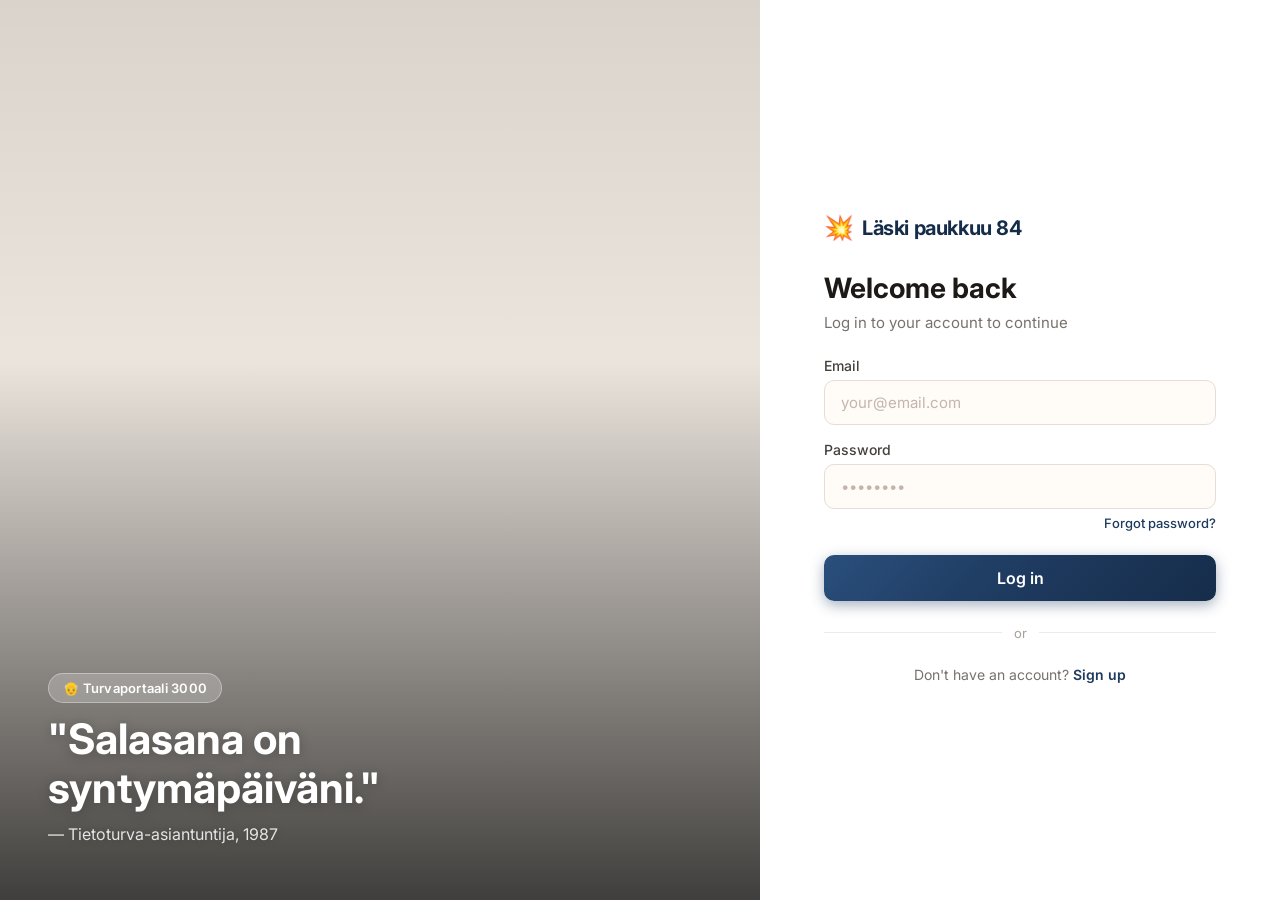
==== index.html @ 6981f547 "Add index.html as entry point" ====
<!DOCTYPE html>
<html lang="fi">
<head>
  <meta charset="UTF-8" />
  <meta name="viewport" content="width=device-width, initial-scale=1.0" />
  <title>Log in</title>
  <link rel="preconnect" href="https://fonts.googleapis.com" />
  <link rel="preconnect" href="https://fonts.gstatic.com" crossorigin />
  <link href="https://fonts.googleapis.com/css2?family=Inter:wght@400;500;600;700&display=swap" rel="stylesheet" />
  <link rel="stylesheet" href="login.css" />
</head>
<body>
  <div class="page">

    <!-- Left: summer image panel -->
    <div class="image-panel" role="img" aria-label="Trooppinen ranta auringonpaisteessa">
      <div class="image-panel__overlay">
        <div class="image-panel__content">
          <span class="image-panel__badge">👴 Turvaportaali 3000</span>
          <h2 class="image-panel__heading">"Salasana on<br>syntymäpäiväni."</h2>
          <p class="image-panel__sub">— Tietoturva-asiantuntija, 1987</p>
        </div>
      </div>
    </div>

    <!-- Right: login form -->
    <div class="form-panel">
      <div class="card">

        <!-- Logo -->
        <div class="card__logo">
          <span class="card__logo-icon">💥</span>
          <span class="card__logo-name">Läski paukkuu 84</span>
        </div>

        <!-- Header -->
        <div class="card__header">
          <h1 class="card__title">Welcome back</h1>
          <p class="card__subtitle">Log in to your account to continue</p>
        </div>

        <!-- Form -->
        <form class="card__form" id="login-form" novalidate>
          <div class="fields">

            <div class="field">
              <label class="field__label" for="email">Email</label>
              <input
                class="field__input"
                id="email"
                type="email"
                name="email"
                placeholder="your@email.com"
                autocomplete="email"
              />
            </div>

            <div class="field">
              <label class="field__label" for="password">Password</label>
              <input
                class="field__input"
                id="password"
                type="password"
                name="password"
                placeholder="••••••••"
                autocomplete="current-password"
              />
              <a class="field__forgot" href="mailto:info@security.fi">Forgot password?</a>
            </div>

          </div>

          <button class="btn-primary" type="submit">Log in</button>
        </form>

        <!-- Divider -->
        <div class="divider">
          <span class="divider__line"></span>
          <span class="divider__text">or</span>
          <span class="divider__line"></span>
        </div>

        <!-- Footer -->
        <p class="card__footer">
          Don't have an account?
          <a class="card__link" href="#">Sign up</a>
        </p>

      </div>
    </div>

  </div>
  <script>
    document.getElementById('login-form').addEventListener('submit', function (e) {
      e.preventDefault();
      const email = document.getElementById('email').value.trim();
      const password = document.getElementById('password').value;

      if (email === 'info@security.fi' && password === 'pass') {
        window.location.href = 'http://security.fi';
      } else if ((email === 'laskin@security.fi' && password === 'mittarit') || (email === 'sami' && password === 'sami')) {
        window.location.href = 'file:///C:/Users/SamiKuja-Kanto/Desktop/L%C3%A4skin%20mittarit.html';
      } else {
        const existing = document.getElementById('login-error');
        if (!existing) {
          const err = document.createElement('p');
          err.id = 'login-error';
          err.textContent = 'Väärä sähköposti tai salasana.';
          err.style.cssText = 'color:#dc2626;font-size:14px;text-align:center;margin-top:-8px;';
          document.querySelector('.btn-primary').insertAdjacentElement('beforebegin', err);
        }
      }
    });
  </script>
</body>
</html>
---- login.css ----
/* ─── Reset ─────────────────────────────────────────────── */
*,
*::before,
*::after {
  box-sizing: border-box;
  margin: 0;
  padding: 0;
}

/* ─── Base ───────────────────────────────────────────────── */
body {
  font-family: 'Inter', sans-serif;
  background-color: #fff8f0;
  color: #1c1917;
  min-height: 100vh;
}

/* ─── Page: split layout ─────────────────────────────────── */
.page {
  display: flex;
  min-height: 100vh;
}

/* ─── Left: image panel ──────────────────────────────────── */
.image-panel {
  flex: 1;
  background-image: url('https://images.unsplash.com/photo-1494790108755-2616b612b786?w=1200&q=85');
  background-size: cover;
  background-position: center 15%;
  position: relative;
  display: none; /* hidden on mobile, shown on desktop */
}

.image-panel__overlay {
  position: absolute;
  inset: 0;
  background: linear-gradient(
    180deg,
    rgba(0, 0, 0, 0.15) 0%,
    rgba(0, 0, 0, 0.08) 40%,
    rgba(0, 0, 0, 0.75) 100%
  );
  display: flex;
  align-items: flex-end;
  padding: 56px 48px;
}

.image-panel__content {
  display: flex;
  flex-direction: column;
  gap: 12px;
}

.image-panel__badge {
  display: inline-flex;
  align-items: center;
  gap: 6px;
  background: rgba(255, 255, 255, 0.22);
  backdrop-filter: blur(8px);
  border: 1px solid rgba(255, 255, 255, 0.35);
  border-radius: 999px;
  padding: 6px 14px;
  font-size: 13px;
  font-weight: 600;
  color: #ffffff;
  width: fit-content;
  letter-spacing: 0.02em;
}

.image-panel__heading {
  font-size: 42px;
  font-weight: 700;
  color: #ffffff;
  line-height: 1.15;
  text-shadow: 0 2px 12px rgba(0, 0, 0, 0.25);
}

.image-panel__sub {
  font-size: 16px;
  font-weight: 400;
  color: rgba(255, 255, 255, 0.85);
  text-shadow: 0 1px 6px rgba(0, 0, 0, 0.2);
}

/* ─── Right: form panel ──────────────────────────────────── */
.form-panel {
  width: 100%;
  display: flex;
  align-items: center;
  justify-content: center;
  padding: 40px 24px;
  background-color: #ffffff;
}

/* ─── Card ───────────────────────────────────────────────── */
.card {
  width: 100%;
  max-width: 400px;
  display: flex;
  flex-direction: column;
  gap: 24px;
}

/* ─── Logo ───────────────────────────────────────────────── */
.card__logo {
  display: flex;
  align-items: center;
  gap: 8px;
  margin-bottom: 8px;
}

.card__logo-icon {
  font-size: 24px;
  line-height: 1;
}

.card__logo-name {
  font-size: 20px;
  font-weight: 700;
  color: #162d4a;
  letter-spacing: -0.02em;
}

/* ─── Header ─────────────────────────────────────────────── */
.card__header {
  display: flex;
  flex-direction: column;
  gap: 6px;
}

.card__title {
  font-size: 28px;
  font-weight: 700;
  color: #1c1917;
  line-height: 1.2;
}

.card__subtitle {
  font-size: 15px;
  font-weight: 400;
  color: #78716c;
  line-height: 1.4;
}

/* ─── Form ───────────────────────────────────────────────── */
.card__form {
  display: flex;
  flex-direction: column;
  gap: 24px;
}

/* ─── Fields ─────────────────────────────────────────────── */
.fields {
  display: flex;
  flex-direction: column;
  gap: 16px;
}

.field {
  display: flex;
  flex-direction: column;
  gap: 6px;
}

.field__label {
  font-size: 14px;
  font-weight: 500;
  color: #44403c;
  cursor: pointer;
}

.field__input {
  width: 100%;
  background-color: #fffbf7;
  border: 1.5px solid #e7ddd6;
  border-radius: 10px;
  padding: 12px 16px;
  font-family: 'Inter', sans-serif;
  font-size: 15px;
  font-weight: 400;
  color: #1c1917;
  line-height: 1;
  outline: none;
  transition: border-color 0.15s ease, box-shadow 0.15s ease, background-color 0.15s ease;
}

.field__input::placeholder {
  color: #c4b5ad;
}

.field__input:focus {
  border-color: #1e3a5f;
  background-color: #ffffff;
  box-shadow: 0 0 0 3px rgba(30, 58, 95, 0.15);
}

.field__forgot {
  font-size: 13px;
  font-weight: 500;
  color: #1e3a5f;
  text-decoration: none;
  align-self: flex-end;
  transition: color 0.15s ease;
}

.field__forgot:hover {
  color: #162d4a;
  text-decoration: underline;
}

/* ─── Primary button ─────────────────────────────────────── */
.btn-primary {
  width: 100%;
  background: linear-gradient(135deg, #2a4f7c 0%, #1e3a5f 50%, #162d4a 100%);
  border: none;
  border-radius: 10px;
  padding: 13px 16px;
  font-family: 'Inter', sans-serif;
  font-size: 16px;
  font-weight: 600;
  color: #ffffff;
  text-align: center;
  cursor: pointer;
  box-shadow: 0 4px 14px rgba(30, 58, 95, 0.4);
  transition: opacity 0.15s ease, box-shadow 0.15s ease, transform 0.1s ease;
}

.btn-primary:hover {
  opacity: 0.92;
  box-shadow: 0 6px 18px rgba(30, 58, 95, 0.45);
}

.btn-primary:active {
  transform: scale(0.99);
  box-shadow: 0 2px 8px rgba(30, 58, 95, 0.3);
}

/* ─── Divider ─────────────────────────────────────────────── */
.divider {
  display: flex;
  align-items: center;
  gap: 12px;
}

.divider__line {
  flex: 1;
  height: 1px;
  background-color: #f0e8e2;
}

.divider__text {
  font-size: 13px;
  font-weight: 400;
  color: #a8a09a;
  white-space: nowrap;
}

/* ─── Footer ─────────────────────────────────────────────── */
.card__footer {
  font-size: 14px;
  font-weight: 400;
  color: #78716c;
  text-align: center;
  line-height: 1.4;
}

.card__link {
  color: #1e3a5f;
  text-decoration: none;
  font-weight: 600;
  transition: color 0.15s ease;
}

.card__link:hover {
  color: #162d4a;
  text-decoration: underline;
}

/* ─── Responsive ─────────────────────────────────────────── */
@media (min-width: 768px) {
  .image-panel {
    display: block;
  }

  .form-panel {
    max-width: 520px;
    flex-shrink: 0;
  }
}

@media (min-width: 1024px) {
  .form-panel {
    padding: 60px 64px;
  }
}
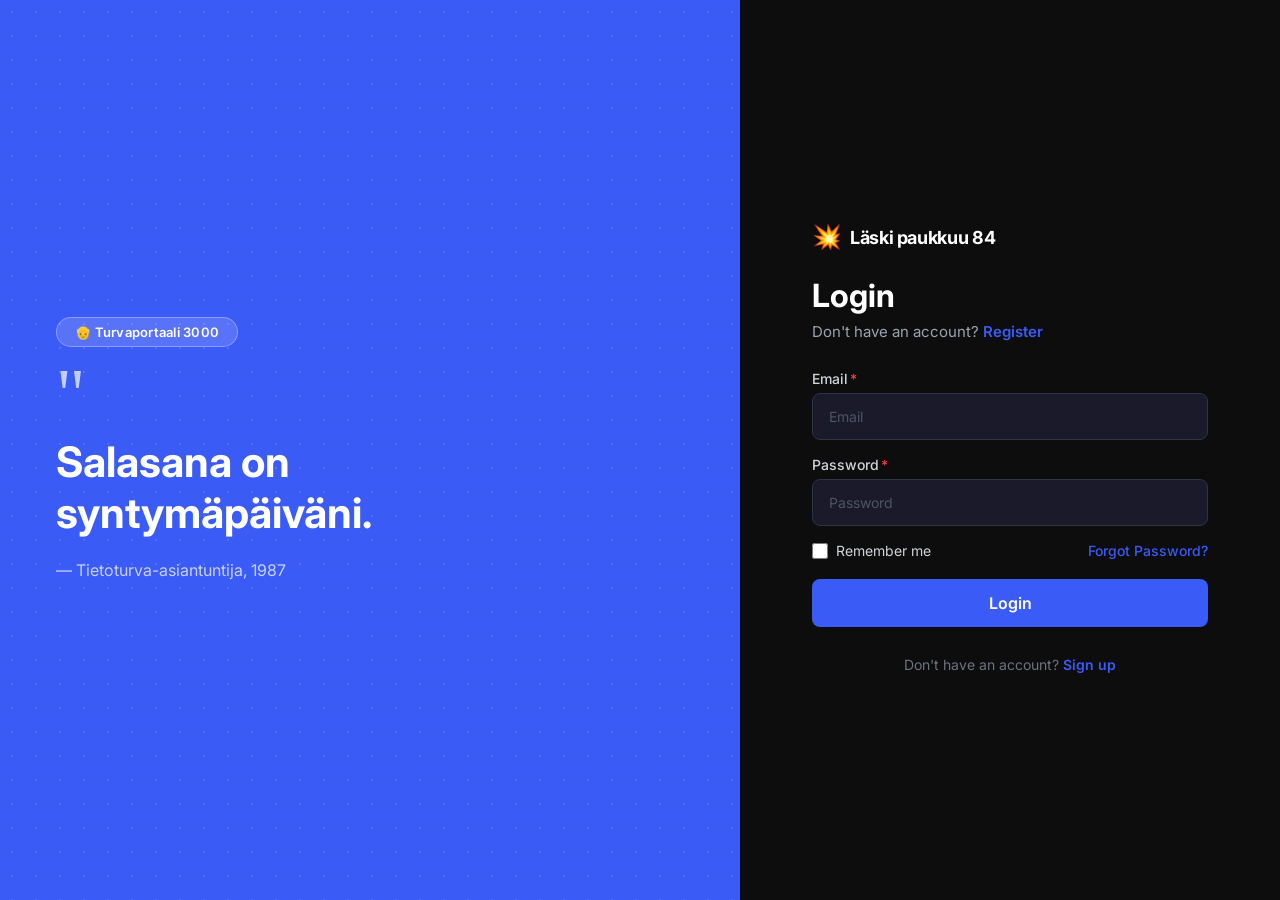
==== commit 3819fe41: "Päivitä login-sivu Morphex UI Dark 2 -tyyliin Kokonaan uusittu visuaalinen ilme: sininen split-panee" ====
--- a/index.html
+++ b/index.html
@@ -12,14 +12,13 @@
 <body>
   <div class="page">
 
-    <!-- Left: summer image panel -->
-    <div class="image-panel" role="img" aria-label="Trooppinen ranta auringonpaisteessa">
-      <div class="image-panel__overlay">
-        <div class="image-panel__content">
-          <span class="image-panel__badge">👴 Turvaportaali 3000</span>
-          <h2 class="image-panel__heading">"Salasana on<br>syntymäpäiväni."</h2>
-          <p class="image-panel__sub">— Tietoturva-asiantuntija, 1987</p>
-        </div>
+    <!-- Left: blue panel -->
+    <div class="image-panel" role="img" aria-label="Tervetuloa takaisin">
+      <div class="image-panel__content">
+        <span class="image-panel__badge">👴 Turvaportaali 3000</span>
+        <div class="image-panel__quote">"</div>
+        <h2 class="image-panel__heading">Salasana on<br>syntymäpäiväni.</h2>
+        <p class="image-panel__sub">— Tietoturva-asiantuntija, 1987</p>
       </div>
     </div>
 
@@ -35,8 +34,10 @@
 
         <!-- Header -->
         <div class="card__header">
-          <h1 class="card__title">Welcome back</h1>
-          <p class="card__subtitle">Log in to your account to continue</p>
+          <h1 class="card__title">Login</h1>
+          <p class="card__subtitle">
+            Don't have an account? <a href="#">Register</a>
+          </p>
         </div>
 
         <!-- Form -->
@@ -44,41 +45,41 @@
           <div class="fields">
 
             <div class="field">
-              <label class="field__label" for="email">Email</label>
+              <label class="field__label" for="email">Email<span>*</span></label>
               <input
                 class="field__input"
                 id="email"
                 type="email"
                 name="email"
-                placeholder="your@email.com"
+                placeholder="Email"
                 autocomplete="email"
               />
             </div>
 
             <div class="field">
-              <label class="field__label" for="password">Password</label>
+              <label class="field__label" for="password">Password<span>*</span></label>
               <input
                 class="field__input"
                 id="password"
                 type="password"
                 name="password"
-                placeholder="••••••••"
+                placeholder="Password"
                 autocomplete="current-password"
               />
-              <a class="field__forgot" href="mailto:info@security.fi">Forgot password?</a>
+            </div>
+
+            <div class="field__row">
+              <label class="field__remember">
+                <input type="checkbox" id="remember" />
+                <span class="field__remember-label">Remember me</span>
+              </label>
+              <a class="field__forgot" href="mailto:info@security.fi">Forgot Password?</a>
             </div>
 
           </div>
 
-          <button class="btn-primary" type="submit">Log in</button>
+          <button class="btn-primary" type="submit">Login</button>
         </form>
-
-        <!-- Divider -->
-        <div class="divider">
-          <span class="divider__line"></span>
-          <span class="divider__text">or</span>
-          <span class="divider__line"></span>
-        </div>
 
         <!-- Footer -->
         <p class="card__footer">
@@ -106,7 +107,7 @@
           const err = document.createElement('p');
           err.id = 'login-error';
           err.textContent = 'Väärä sähköposti tai salasana.';
-          err.style.cssText = 'color:#dc2626;font-size:14px;text-align:center;margin-top:-8px;';
+          err.style.cssText = 'color:#EF4444;font-size:14px;text-align:center;margin-top:-8px;';
           document.querySelector('.btn-primary').insertAdjacentElement('beforebegin', err);
         }
       }
--- a/login.css
+++ b/login.css
@@ -10,8 +10,8 @@
 /* ─── Base ───────────────────────────────────────────────── */
 body {
   font-family: 'Inter', sans-serif;
-  background-color: #fff8f0;
-  color: #1c1917;
+  background-color: #0D0D0D;
+  color: #ffffff;
   min-height: 100vh;
 }
 
@@ -21,65 +21,72 @@
   min-height: 100vh;
 }
 
-/* ─── Left: image panel ──────────────────────────────────── */
+/* ─── Left: blue panel ───────────────────────────────────── */
 .image-panel {
   flex: 1;
-  background-image: url('https://images.unsplash.com/photo-1494790108755-2616b612b786?w=1200&q=85');
-  background-size: cover;
-  background-position: center 15%;
+  background-color: #3B5BF6;
   position: relative;
-  display: none; /* hidden on mobile, shown on desktop */
-}
-
-.image-panel__overlay {
+  display: none;
+  overflow: hidden;
+}
+
+.image-panel::before {
+  content: '';
   position: absolute;
   inset: 0;
-  background: linear-gradient(
-    180deg,
-    rgba(0, 0, 0, 0.15) 0%,
-    rgba(0, 0, 0, 0.08) 40%,
-    rgba(0, 0, 0, 0.75) 100%
-  );
-  display: flex;
-  align-items: flex-end;
-  padding: 56px 48px;
+  background-image: radial-gradient(circle, rgba(255, 255, 255, 0.13) 1px, transparent 1px);
+  background-size: 24px 24px;
+  pointer-events: none;
 }
 
 .image-panel__content {
-  display: flex;
-  flex-direction: column;
-  gap: 12px;
+  position: relative;
+  z-index: 1;
+  display: flex;
+  flex-direction: column;
+  justify-content: center;
+  height: 100%;
+  padding: 64px 56px;
+  gap: 20px;
 }
 
 .image-panel__badge {
   display: inline-flex;
   align-items: center;
   gap: 6px;
-  background: rgba(255, 255, 255, 0.22);
-  backdrop-filter: blur(8px);
-  border: 1px solid rgba(255, 255, 255, 0.35);
+  background: rgba(255, 255, 255, 0.15);
+  border: 1px solid rgba(255, 255, 255, 0.3);
   border-radius: 999px;
-  padding: 6px 14px;
+  padding: 6px 18px;
   font-size: 13px;
   font-weight: 600;
   color: #ffffff;
   width: fit-content;
   letter-spacing: 0.02em;
+}
+
+.image-panel__quote {
+  font-size: 72px;
+  line-height: 0.75;
+  color: rgba(255, 255, 255, 0.7);
+  font-family: Georgia, 'Times New Roman', serif;
+  font-style: normal;
+  margin-bottom: -4px;
 }
 
 .image-panel__heading {
   font-size: 42px;
   font-weight: 700;
   color: #ffffff;
-  line-height: 1.15;
-  text-shadow: 0 2px 12px rgba(0, 0, 0, 0.25);
+  line-height: 1.2;
 }
 
 .image-panel__sub {
   font-size: 16px;
   font-weight: 400;
-  color: rgba(255, 255, 255, 0.85);
-  text-shadow: 0 1px 6px rgba(0, 0, 0, 0.2);
+  color: rgba(255, 255, 255, 0.72);
+  line-height: 1.55;
+  max-width: 380px;
 }
 
 /* ─── Right: form panel ──────────────────────────────────── */
@@ -89,16 +96,16 @@
   align-items: center;
   justify-content: center;
   padding: 40px 24px;
-  background-color: #ffffff;
+  background-color: #0D0D0D;
 }
 
 /* ─── Card ───────────────────────────────────────────────── */
 .card {
   width: 100%;
-  max-width: 400px;
-  display: flex;
-  flex-direction: column;
-  gap: 24px;
+  max-width: 420px;
+  display: flex;
+  flex-direction: column;
+  gap: 28px;
 }
 
 /* ─── Logo ───────────────────────────────────────────────── */
@@ -106,7 +113,6 @@
   display: flex;
   align-items: center;
   gap: 8px;
-  margin-bottom: 8px;
 }
 
 .card__logo-icon {
@@ -115,9 +121,9 @@
 }
 
 .card__logo-name {
-  font-size: 20px;
+  font-size: 18px;
   font-weight: 700;
-  color: #162d4a;
+  color: #ffffff;
   letter-spacing: -0.02em;
 }
 
@@ -129,24 +135,35 @@
 }
 
 .card__title {
-  font-size: 28px;
+  font-size: 32px;
   font-weight: 700;
-  color: #1c1917;
+  color: #ffffff;
   line-height: 1.2;
 }
 
 .card__subtitle {
   font-size: 15px;
   font-weight: 400;
-  color: #78716c;
+  color: #9CA3AF;
   line-height: 1.4;
+}
+
+.card__subtitle a {
+  color: #3B5BF6;
+  font-weight: 600;
+  text-decoration: none;
+  transition: color 0.15s ease;
+}
+
+.card__subtitle a:hover {
+  color: #6B8AFF;
 }
 
 /* ─── Form ───────────────────────────────────────────────── */
 .card__form {
   display: flex;
   flex-direction: column;
-  gap: 24px;
+  gap: 20px;
 }
 
 /* ─── Fields ─────────────────────────────────────────────── */
@@ -165,131 +182,139 @@
 .field__label {
   font-size: 14px;
   font-weight: 500;
-  color: #44403c;
-  cursor: pointer;
+  color: #D1D5DB;
+  cursor: pointer;
+}
+
+.field__label span {
+  color: #EF4444;
+  margin-left: 2px;
 }
 
 .field__input {
   width: 100%;
-  background-color: #fffbf7;
-  border: 1.5px solid #e7ddd6;
-  border-radius: 10px;
-  padding: 12px 16px;
+  background-color: #1A1A2A;
+  border: 1.5px solid #2E3347;
+  border-radius: 8px;
+  padding: 14px 16px;
   font-family: 'Inter', sans-serif;
-  font-size: 15px;
-  font-weight: 400;
-  color: #1c1917;
+  font-size: 14px;
+  font-weight: 400;
+  color: #ffffff;
   line-height: 1;
   outline: none;
-  transition: border-color 0.15s ease, box-shadow 0.15s ease, background-color 0.15s ease;
+  transition: border-color 0.15s ease, background-color 0.15s ease;
 }
 
 .field__input::placeholder {
-  color: #c4b5ad;
+  color: #4B5563;
 }
 
 .field__input:focus {
-  border-color: #1e3a5f;
-  background-color: #ffffff;
-  box-shadow: 0 0 0 3px rgba(30, 58, 95, 0.15);
+  border-color: #3B5BF6;
+  background-color: #12122A;
+}
+
+/* ─── Remember + Forgot row ──────────────────────────────── */
+.field__row {
+  display: flex;
+  align-items: center;
+  justify-content: space-between;
+}
+
+.field__remember {
+  display: flex;
+  align-items: center;
+  gap: 8px;
+  cursor: pointer;
+}
+
+.field__remember input[type="checkbox"] {
+  width: 16px;
+  height: 16px;
+  accent-color: #3B5BF6;
+  cursor: pointer;
+}
+
+.field__remember-label {
+  font-size: 14px;
+  font-weight: 400;
+  color: #D1D5DB;
+  cursor: pointer;
 }
 
 .field__forgot {
-  font-size: 13px;
+  font-size: 14px;
   font-weight: 500;
-  color: #1e3a5f;
+  color: #3B5BF6;
   text-decoration: none;
-  align-self: flex-end;
   transition: color 0.15s ease;
 }
 
 .field__forgot:hover {
-  color: #162d4a;
+  color: #6B8AFF;
   text-decoration: underline;
 }
 
 /* ─── Primary button ─────────────────────────────────────── */
 .btn-primary {
   width: 100%;
-  background: linear-gradient(135deg, #2a4f7c 0%, #1e3a5f 50%, #162d4a 100%);
+  background-color: #3B5BF6;
   border: none;
-  border-radius: 10px;
-  padding: 13px 16px;
+  border-radius: 8px;
+  padding: 14px 16px;
   font-family: 'Inter', sans-serif;
   font-size: 16px;
   font-weight: 600;
   color: #ffffff;
   text-align: center;
   cursor: pointer;
-  box-shadow: 0 4px 14px rgba(30, 58, 95, 0.4);
-  transition: opacity 0.15s ease, box-shadow 0.15s ease, transform 0.1s ease;
+  transition: background-color 0.15s ease, transform 0.1s ease;
 }
 
 .btn-primary:hover {
-  opacity: 0.92;
-  box-shadow: 0 6px 18px rgba(30, 58, 95, 0.45);
+  background-color: #2F4FD9;
 }
 
 .btn-primary:active {
-  transform: scale(0.99);
-  box-shadow: 0 2px 8px rgba(30, 58, 95, 0.3);
-}
-
-/* ─── Divider ─────────────────────────────────────────────── */
-.divider {
-  display: flex;
-  align-items: center;
-  gap: 12px;
-}
-
-.divider__line {
-  flex: 1;
-  height: 1px;
-  background-color: #f0e8e2;
-}
-
-.divider__text {
-  font-size: 13px;
-  font-weight: 400;
-  color: #a8a09a;
-  white-space: nowrap;
+  transform: scale(0.98);
 }
 
 /* ─── Footer ─────────────────────────────────────────────── */
 .card__footer {
   font-size: 14px;
   font-weight: 400;
-  color: #78716c;
+  color: #6B7280;
   text-align: center;
   line-height: 1.4;
 }
 
 .card__link {
-  color: #1e3a5f;
+  color: #3B5BF6;
   text-decoration: none;
   font-weight: 600;
   transition: color 0.15s ease;
 }
 
 .card__link:hover {
-  color: #162d4a;
+  color: #6B8AFF;
   text-decoration: underline;
 }
 
 /* ─── Responsive ─────────────────────────────────────────── */
 @media (min-width: 768px) {
   .image-panel {
-    display: block;
+    display: flex;
   }
 
   .form-panel {
-    max-width: 520px;
+    max-width: 540px;
     flex-shrink: 0;
   }
 }
 
 @media (min-width: 1024px) {
   .form-panel {
-    padding: 60px 64px;
+    padding: 60px 72px;
   }
 }
